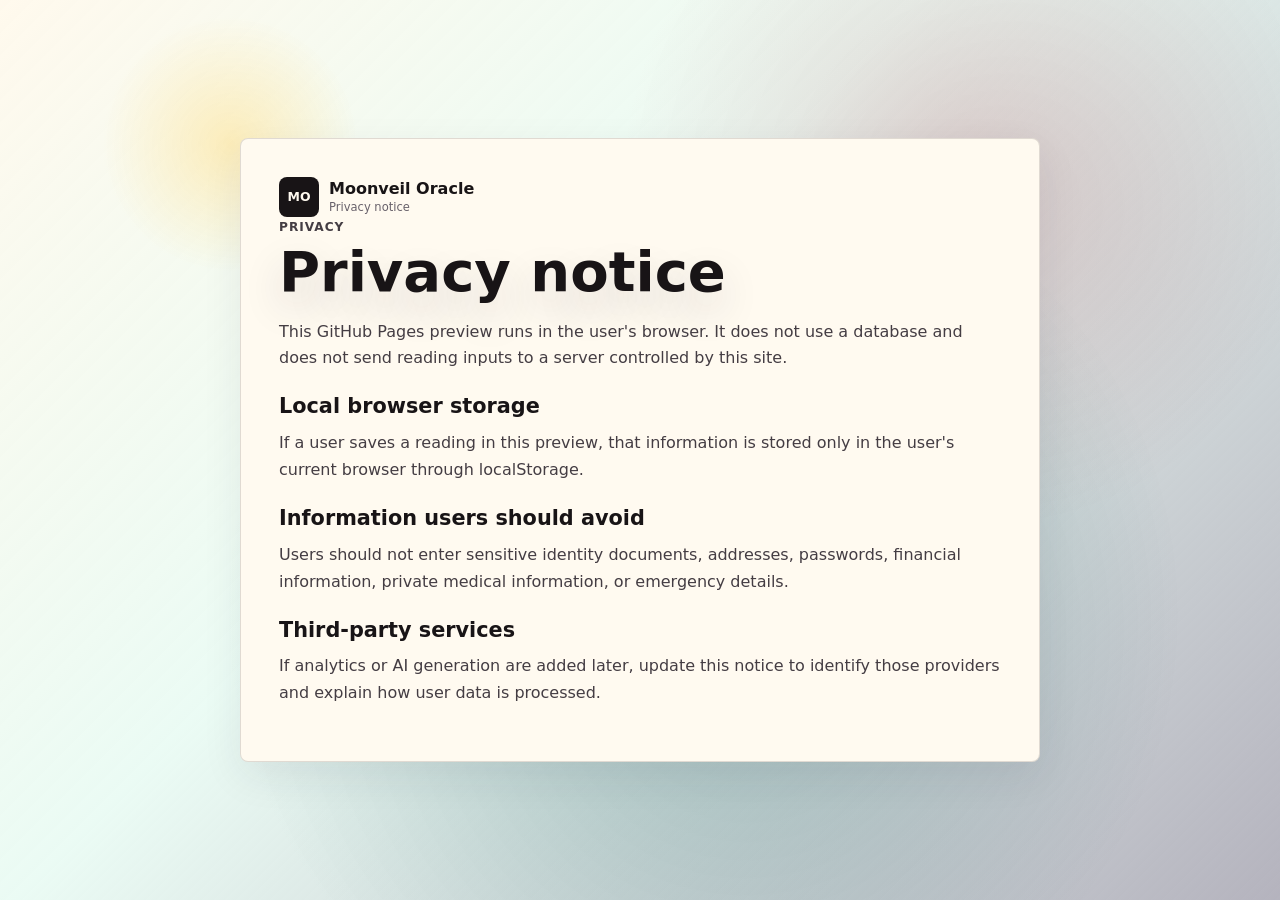
==== privacy.html @ 8672b5f5 "first" ====
<!doctype html>
<html lang="en">
  <head>
    <meta charset="utf-8" />
    <meta name="viewport" content="width=device-width, initial-scale=1" />
    <title>Privacy | Moonveil Oracle</title>
    <meta name="description" content="Privacy notice for Moonveil Oracle." />
    <link rel="stylesheet" href="styles.css" />
  </head>
  <body>
    <canvas id="cosmicCanvas" aria-hidden="true"></canvas>
    <main class="legal-page">
      <section class="legal-card">
        <a class="brand" href="index.html">
          <span class="brand-mark">MO</span>
          <span>
            <strong>Moonveil Oracle</strong>
            <small>Privacy notice</small>
          </span>
        </a>

        <p class="eyebrow">Privacy</p>
        <h1>Privacy notice</h1>
        <p>
          This GitHub Pages preview runs in the user's browser. It does not use a database and
          does not send reading inputs to a server controlled by this site.
        </p>

        <h2>Local browser storage</h2>
        <p>
          If a user saves a reading in this preview, that information is stored only in the user's
          current browser through localStorage.
        </p>

        <h2>Information users should avoid</h2>
        <p>
          Users should not enter sensitive identity documents, addresses, passwords, financial
          information, private medical information, or emergency details.
        </p>

        <h2>Third-party services</h2>
        <p>
          If analytics or AI generation are added later, update this notice to identify those
          providers and explain how user data is processed.
        </p>
      </section>
    </main>
    <script src="app.js"></script>
  </body>
</html>
---- styles.css ----
:root {
  --ink: #181416;
  --muted: #68616a;
  --paper: #fbf4e6;
  --surface: rgba(255, 252, 244, 0.88);
  --surface-strong: #fffaf0;
  --line: rgba(63, 52, 54, 0.16);
  --teal: #186a64;
  --teal-dark: #0d4844;
  --rose: #b5525b;
  --rose-dark: #82323c;
  --gold: #c99b3c;
  --night: #252140;
  --shadow: 0 24px 70px rgba(37, 33, 64, 0.18);
}

* {
  box-sizing: border-box;
}

html {
  scroll-behavior: smooth;
}

body {
  color: var(--ink);
  font-family: Inter, ui-sans-serif, system-ui, -apple-system, BlinkMacSystemFont, "Segoe UI", sans-serif;
  letter-spacing: 0;
  margin: 0;
  min-height: 100vh;
  overflow-x: hidden;
}

body::before {
  background:
    radial-gradient(circle at 18% 16%, rgba(255, 227, 151, 0.6), transparent 8rem),
    radial-gradient(circle at 76% 20%, rgba(181, 82, 91, 0.24), transparent 22rem),
    radial-gradient(circle at 55% 68%, rgba(24, 106, 100, 0.28), transparent 30rem),
    linear-gradient(135deg, rgba(255, 249, 236, 0.94), rgba(229, 250, 241, 0.78) 42%, rgba(37, 33, 64, 0.34));
  content: "";
  inset: 0;
  position: fixed;
  z-index: -3;
}

a {
  color: inherit;
  text-decoration: none;
}

button,
input,
select,
textarea {
  font: inherit;
  min-width: 0;
}

button {
  cursor: pointer;
}

#cosmicCanvas {
  inset: 0;
  pointer-events: none;
  position: fixed;
  z-index: -2;
}

.page-shell {
  min-height: 100vh;
}

.topbar {
  align-items: center;
  backdrop-filter: blur(16px);
  background: rgba(255, 250, 240, 0.78);
  border-bottom: 1px solid var(--line);
  display: flex;
  gap: 22px;
  justify-content: space-between;
  padding: 14px clamp(16px, 5vw, 56px);
  position: sticky;
  top: 0;
  z-index: 10;
}

.brand {
  align-items: center;
  display: flex;
  gap: 10px;
  min-width: 220px;
}

.brand-mark {
  align-items: center;
  background: var(--ink);
  border-radius: 8px;
  color: #fffaf0;
  display: inline-flex;
  font-size: 0.78rem;
  font-weight: 900;
  height: 40px;
  justify-content: center;
  width: 40px;
}

.brand strong,
.brand small {
  display: block;
}

.brand small {
  color: var(--muted);
  font-size: 0.72rem;
  margin-top: 2px;
}

.nav-links {
  color: var(--muted);
  display: flex;
  gap: 20px;
  font-size: 0.94rem;
}

.nav-links a:hover {
  color: var(--teal-dark);
}

.topbar-cta,
.primary-button,
.ghost-button,
.copy-button {
  align-items: center;
  border: 1px solid transparent;
  border-radius: 8px;
  display: inline-flex;
  font-weight: 850;
  justify-content: center;
  min-height: 42px;
  padding: 0 16px;
  transition: background 160ms ease, box-shadow 160ms ease, transform 160ms ease;
  white-space: nowrap;
}

.topbar-cta,
.primary-button {
  background: var(--teal);
  color: #fff;
}

.topbar-cta:hover,
.primary-button:hover {
  background: var(--teal-dark);
  box-shadow: 0 14px 28px rgba(24, 106, 100, 0.22);
  transform: translateY(-1px);
}

.ghost-button,
.copy-button {
  background: rgba(255, 255, 255, 0.68);
  border-color: var(--line);
  color: var(--ink);
}

.ghost-button:hover,
.copy-button:hover {
  background: #fff;
}

.hero {
  display: grid;
  gap: clamp(26px, 5vw, 70px);
  grid-template-columns: minmax(0, 1fr) minmax(360px, 510px);
  min-height: calc(100vh - 69px);
  padding: clamp(40px, 7vw, 86px) clamp(16px, 5vw, 64px) 46px;
}

.hero > *,
.reading-layout > *,
.insight-card,
.ritual-card,
.faq-item {
  min-width: 0;
}

.hero-copy {
  align-self: center;
  max-width: 900px;
}

.eyebrow,
.section-label {
  color: var(--rose-dark);
  font-size: 0.76rem;
  font-weight: 900;
  letter-spacing: 0.08em;
  margin: 0 0 10px;
  text-transform: uppercase;
}

h1,
h2,
h3,
p {
  margin-top: 0;
}

h1 {
  color: var(--ink);
  font-size: clamp(3rem, 8vw, 7.6rem);
  line-height: 0.88;
  margin-bottom: 22px;
  max-width: 900px;
  text-shadow: 0 18px 42px rgba(37, 33, 64, 0.16);
}

.hero-title span {
  display: block;
}

h2 {
  font-size: clamp(1.85rem, 4vw, 3.1rem);
  line-height: 1.05;
  margin-bottom: 12px;
}

h3 {
  font-size: 1.08rem;
  line-height: 1.25;
  margin-bottom: 10px;
}

.lead,
.section-heading p {
  color: var(--muted);
  font-size: 1.06rem;
  line-height: 1.72;
  max-width: 760px;
}

.trust-strip,
.status-row,
.action-row {
  display: flex;
  flex-wrap: wrap;
  gap: 8px;
}

.trust-strip {
  margin: 26px 0 0;
}

.trust-strip span,
.status-row span,
.notice {
  background: rgba(255, 255, 255, 0.66);
  border: 1px solid var(--line);
  border-radius: 999px;
  color: #413a3f;
  font-size: 0.84rem;
  font-weight: 760;
  padding: 8px 12px;
  white-space: normal;
}

.oracle-visual {
  height: 230px;
  margin-top: 34px;
  max-width: 560px;
  position: relative;
}

.sigil-ring {
  animation: slow-turn 28s linear infinite;
  aspect-ratio: 1;
  background:
    radial-gradient(circle at center, rgba(255, 250, 240, 0.98) 0 27%, transparent 28%),
    repeating-conic-gradient(from 8deg, rgba(201, 155, 60, 0.9) 0 4deg, transparent 4deg 18deg),
    conic-gradient(rgba(181, 82, 91, 0.6), rgba(24, 106, 100, 0.72), rgba(201, 155, 60, 0.74), rgba(181, 82, 91, 0.6));
  border: 1px solid rgba(201, 155, 60, 0.35);
  border-radius: 50%;
  box-shadow: 0 24px 70px rgba(37, 33, 64, 0.18);
  height: 214px;
  left: 66px;
  position: absolute;
  top: 0;
}

.sigil-ring::before,
.sigil-ring::after {
  border: 1px solid rgba(24, 106, 100, 0.32);
  border-radius: 50%;
  content: "";
  inset: 22px;
  position: absolute;
}

.sigil-ring::after {
  border-color: rgba(181, 82, 91, 0.26);
  inset: 48px;
}

.sigil-dot {
  background: var(--rose);
  border-radius: 50%;
  box-shadow: 0 0 22px rgba(181, 82, 91, 0.58);
  height: 10px;
  position: absolute;
  width: 10px;
}

.dot-one {
  left: 50%;
  top: -5px;
}

.dot-two {
  bottom: 18px;
  right: 26px;
}

.dot-three {
  bottom: 18px;
  left: 26px;
}

.sigil-moon {
  background: #fffaf0;
  border-radius: 50%;
  box-shadow: inset -18px 0 0 rgba(201, 155, 60, 0.42);
  height: 76px;
  left: 50%;
  position: absolute;
  top: 50%;
  transform: translate(-50%, -50%);
  width: 76px;
}

.floating-card {
  background:
    linear-gradient(180deg, rgba(24, 20, 22, 0.92), rgba(37, 33, 64, 0.94)),
    repeating-linear-gradient(135deg, rgba(255, 250, 240, 0.08) 0, rgba(255, 250, 240, 0.08) 1px, transparent 1px, transparent 16px);
  border: 1px solid rgba(255, 250, 240, 0.22);
  border-radius: 8px;
  box-shadow: 0 22px 48px rgba(37, 33, 64, 0.26);
  color: #fffaf0;
  display: grid;
  gap: 10px;
  min-height: 124px;
  padding: 16px;
  position: absolute;
  width: 132px;
}

.floating-card span {
  color: #f0c76f;
  font-size: 0.7rem;
  font-weight: 900;
  letter-spacing: 0.12em;
}

.floating-card strong {
  align-self: end;
  font-size: 1.24rem;
  line-height: 1.05;
}

.card-left {
  animation: card-float 5s ease-in-out infinite;
  left: 0;
  top: 62px;
  transform: rotate(-8deg);
}

.card-right {
  animation: card-float 5.8s ease-in-out infinite reverse;
  left: 230px;
  top: 82px;
  transform: rotate(7deg);
}

.oracle-panel {
  align-self: start;
  background:
    linear-gradient(180deg, rgba(255, 250, 240, 0.93), rgba(255, 250, 240, 0.84)),
    radial-gradient(circle at 82% 18%, rgba(201, 155, 60, 0.18), transparent 15rem);
  border: 1px solid rgba(201, 155, 60, 0.34);
  border-radius: 8px;
  box-shadow: 0 28px 90px rgba(37, 33, 64, 0.24);
  display: grid;
  gap: 16px;
  padding: clamp(18px, 3vw, 28px);
}

.form-heading,
.card-head {
  align-items: center;
  display: flex;
  gap: 12px;
  justify-content: space-between;
}

label {
  color: var(--ink);
  display: grid;
  gap: 8px;
  font-size: 0.92rem;
  font-weight: 830;
}

input,
select,
textarea {
  background: rgba(255, 255, 255, 0.86);
  border: 1px solid rgba(70, 58, 61, 0.2);
  border-radius: 8px;
  color: var(--ink);
  outline: none;
  padding: 11px 12px;
  width: 100%;
}

textarea {
  line-height: 1.55;
  resize: vertical;
}

input:focus,
select:focus,
textarea:focus {
  border-color: var(--teal);
  box-shadow: 0 0 0 3px rgba(24, 106, 100, 0.14);
}

.two-column {
  display: grid;
  gap: 12px;
  grid-template-columns: minmax(0, 1fr) minmax(0, 1fr);
}

.counter {
  color: var(--muted);
  font-size: 0.78rem;
  font-weight: 650;
}

.primary-button {
  border: 0;
  font-size: 1rem;
  min-height: 50px;
}

.reading-band,
.ritual-band,
.content-band {
  padding: clamp(46px, 6vw, 86px) clamp(16px, 5vw, 64px);
}

.reading-band {
  background:
    radial-gradient(circle at 12% 16%, rgba(201, 155, 60, 0.18), transparent 25rem),
    radial-gradient(circle at 88% 28%, rgba(181, 82, 91, 0.2), transparent 28rem),
    linear-gradient(180deg, #181416, #252140 62%, #181416);
  border-bottom: 1px solid rgba(255, 250, 240, 0.12);
  border-top: 1px solid rgba(255, 250, 240, 0.12);
  color: #fffaf0;
}

.reading-band .section-heading p,
.reading-band .status-row span {
  color: rgba(255, 250, 240, 0.74);
}

.reading-band .eyebrow {
  color: #f0c76f;
}

.section-heading {
  margin: 0 auto 28px;
  max-width: 1220px;
}

.reading-layout {
  display: grid;
  gap: 16px;
  grid-template-columns: minmax(280px, 0.75fr) minmax(0, 1.25fr);
  margin: 0 auto 16px;
  max-width: 1220px;
}

.archetype-panel,
.oracle-card,
.insight-card,
.ritual-card,
.faq-item,
.legal-card {
  background: var(--surface-strong);
  border: 1px solid var(--line);
  border-radius: 8px;
  box-shadow: 0 14px 40px rgba(37, 33, 64, 0.08);
}

.archetype-panel {
  background:
    radial-gradient(circle at 76% 18%, rgba(201, 155, 60, 0.26), transparent 12rem),
    linear-gradient(180deg, rgba(255, 250, 240, 0.98), rgba(236, 248, 242, 0.94));
  display: grid;
  min-height: 310px;
  padding: 22px;
}

.archetype-panel p,
.oracle-card p,
.insight-card p,
.ritual-card p,
.faq-item p,
.legal-card p,
.legal-card li {
  color: #443d43;
  line-height: 1.68;
}

.moon-meter {
  align-items: end;
  align-self: end;
  background:
    radial-gradient(circle at 50% 50%, #fffaf0 0 44%, transparent 45%),
    conic-gradient(var(--gold) calc(var(--phase) * 1%), rgba(37, 33, 64, 0.14) 0);
  border-radius: 50%;
  display: flex;
  height: 168px;
  justify-content: center;
  justify-self: start;
  padding-bottom: 30px;
  width: 168px;
}

.moon-meter span {
  color: var(--night);
  font-size: 0.82rem;
  font-weight: 900;
  max-width: 90px;
  text-align: center;
}

.card-spread {
  display: grid;
  gap: 16px;
  grid-template-columns: repeat(3, minmax(0, 1fr));
}

.oracle-card {
  background:
    radial-gradient(circle at 50% 22%, rgba(201, 155, 60, 0.28), transparent 5rem),
    linear-gradient(180deg, rgba(255, 250, 240, 0.98), rgba(236, 248, 242, 0.94)),
    repeating-linear-gradient(135deg, rgba(24, 106, 100, 0.1) 0, rgba(24, 106, 100, 0.1) 1px, transparent 1px, transparent 18px);
  min-height: 310px;
  padding: 20px;
  position: relative;
  transition: transform 180ms ease, box-shadow 180ms ease;
}

.oracle-card:nth-child(1) {
  transform: rotate(-1.5deg);
}

.oracle-card:nth-child(2) {
  transform: translateY(-10px);
}

.oracle-card:nth-child(3) {
  transform: rotate(1.5deg);
}

.oracle-card:hover {
  box-shadow: 0 20px 54px rgba(201, 155, 60, 0.22);
  transform: translateY(-14px);
}

.oracle-card::after {
  border: 1px solid rgba(201, 155, 60, 0.5);
  border-radius: 8px;
  content: "";
  inset: 10px;
  pointer-events: none;
  position: absolute;
}

.oracle-card span,
.ritual-card span {
  color: var(--rose-dark);
  font-size: 0.76rem;
  font-weight: 900;
  letter-spacing: 0.08em;
  text-transform: uppercase;
}

.oracle-card h3 {
  font-size: clamp(1.4rem, 3vw, 2rem);
  margin-top: 58px;
}

.insight-grid,
.ritual-grid,
.faq-grid {
  display: grid;
  gap: 16px;
  margin: 0 auto;
  max-width: 1220px;
}

.insight-grid {
  grid-template-columns: repeat(4, minmax(0, 1fr));
}

.insight-card,
.ritual-card,
.faq-item {
  padding: 20px;
}

.insight-card ul {
  color: #443d43;
  line-height: 1.75;
  margin: 0;
  padding-left: 20px;
}

.action-row {
  margin: 22px auto 0;
  max-width: 1220px;
}

.ritual-band {
  background: #181416;
  color: #fffaf0;
  overflow: hidden;
  position: relative;
}

.ritual-band::before {
  background:
    radial-gradient(circle at 18% 20%, rgba(201, 155, 60, 0.18), transparent 22rem),
    radial-gradient(circle at 88% 70%, rgba(24, 106, 100, 0.24), transparent 26rem);
  content: "";
  inset: 0;
  pointer-events: none;
  position: absolute;
}

.ritual-band > * {
  position: relative;
}

.ritual-band .eyebrow {
  color: #f0c76f;
}

.ritual-band .section-heading p {
  color: rgba(255, 250, 240, 0.72);
}

.ritual-grid {
  grid-template-columns: repeat(3, minmax(0, 1fr));
}

.ritual-card {
  background: rgba(255, 250, 240, 0.08);
  border-color: rgba(255, 250, 240, 0.14);
  box-shadow: none;
  display: grid;
  gap: 10px;
  min-height: 220px;
}

.ritual-card.featured {
  background: #fffaf0;
  color: var(--ink);
}

.ritual-card p {
  color: rgba(255, 250, 240, 0.72);
  margin-bottom: 0;
}

.ritual-card.featured p {
  color: var(--muted);
}

.symbol-river {
  display: flex;
  flex-wrap: wrap;
  gap: 10px;
  margin: 24px auto 0;
  max-width: 1220px;
}

.symbol-river span {
  background: rgba(255, 250, 240, 0.1);
  border: 1px solid rgba(255, 250, 240, 0.18);
  border-radius: 999px;
  color: rgba(255, 250, 240, 0.78);
  font-weight: 840;
  padding: 10px 14px;
}

.content-band {
  background: rgba(236, 248, 242, 0.72);
}

.faq-grid {
  grid-template-columns: repeat(3, minmax(0, 1fr));
}

@keyframes slow-turn {
  to {
    transform: rotate(360deg);
  }
}

@keyframes card-float {
  0%,
  100% {
    translate: 0 0;
  }

  50% {
    translate: 0 -12px;
  }
}

.toast {
  background: var(--ink);
  border-radius: 8px;
  bottom: 18px;
  color: #fffaf0;
  font-weight: 850;
  left: 50%;
  opacity: 0;
  padding: 10px 14px;
  pointer-events: none;
  position: fixed;
  transform: translate(-50%, 12px);
  transition: opacity 160ms ease, transform 160ms ease;
  z-index: 30;
}

.toast.is-visible {
  opacity: 1;
  transform: translate(-50%, 0);
}

.site-footer {
  align-items: center;
  background: #181416;
  border-top: 1px solid rgba(255, 250, 240, 0.12);
  color: rgba(255, 250, 240, 0.68);
  display: flex;
  flex-wrap: wrap;
  gap: 14px;
  justify-content: center;
  padding: 18px;
}

.site-footer a {
  color: #fffaf0;
  font-weight: 760;
}

.legal-page {
  align-items: center;
  display: grid;
  min-height: 100vh;
  padding: clamp(18px, 5vw, 56px);
}

.legal-card {
  justify-self: center;
  max-width: 800px;
  padding: clamp(22px, 4vw, 38px);
  width: 100%;
}

.legal-card h1 {
  font-size: clamp(2rem, 5vw, 3.5rem);
}

.legal-card h2 {
  font-size: 1.3rem;
  margin-top: 24px;
}

.legal-card ul {
  margin-bottom: 0;
  padding-left: 20px;
}

@media (max-width: 1080px) {
  .hero,
  .reading-layout {
    grid-template-columns: minmax(0, 1fr);
  }

  .oracle-panel {
    max-width: 760px;
  }

  .insight-grid,
  .ritual-grid,
  .faq-grid {
    grid-template-columns: repeat(2, minmax(0, 1fr));
  }
}

@media (max-width: 760px) {
  .topbar {
    align-items: stretch;
    flex-wrap: wrap;
    gap: 12px;
  }

  .brand {
    flex: 1 1 100%;
  }

  .nav-links {
    flex: 1 1 auto;
    gap: 14px;
    min-width: 0;
    overflow-x: auto;
  }

  .topbar-cta {
    flex: 1 0 100%;
    min-height: 38px;
    width: 100%;
  }

  .hero {
    min-height: auto;
    overflow: hidden;
    padding-left: 24px;
    padding-right: 24px;
  }

  .hero-copy,
  .lead,
  .trust-strip,
  .oracle-panel {
    max-width: min(342px, calc(100vw - 48px));
    width: min(342px, calc(100vw - 48px));
  }

  .trust-strip {
    align-items: flex-start;
    flex-direction: column;
  }

  .trust-strip span {
    max-width: 100%;
  }

  .oracle-visual {
    height: 260px;
    max-width: min(342px, calc(100vw - 48px));
  }

  .sigil-ring {
    height: 210px;
    left: 64px;
  }

  .floating-card {
    width: 126px;
  }

  .card-left {
    left: -8px;
    top: 86px;
  }

  .card-right {
    left: 205px;
    top: 106px;
  }

  .two-column,
  .card-spread,
  .insight-grid,
  .ritual-grid,
  .faq-grid {
    grid-template-columns: 1fr;
  }

  .form-heading,
  .card-head {
    align-items: flex-start;
    flex-direction: column;
  }

  .oracle-card {
    min-height: 230px;
  }

  .oracle-card h3 {
    margin-top: 36px;
  }
}

@media (max-width: 430px) {
  .topbar-cta,
  .primary-button,
  .ghost-button,
  .copy-button {
    width: 100%;
  }

  h1 {
    font-size: 3rem;
    line-height: 0.95;
  }
}
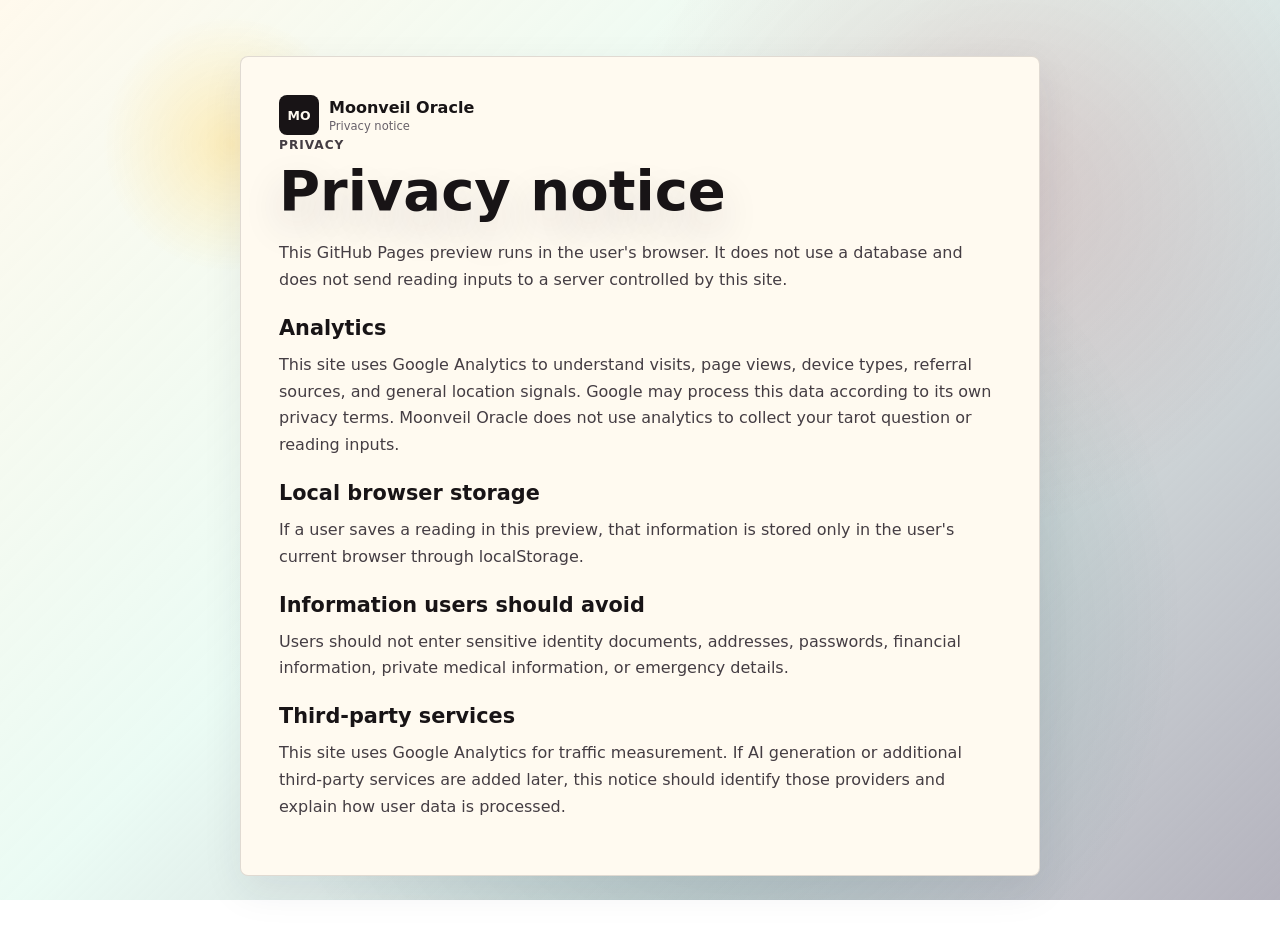
==== commit 9f3c734b: "Add files via upload" ====
--- a/privacy.html
+++ b/privacy.html
@@ -5,6 +5,15 @@
     <meta name="viewport" content="width=device-width, initial-scale=1" />
     <title>Privacy | Moonveil Oracle</title>
     <meta name="description" content="Privacy notice for Moonveil Oracle." />
+    <!-- Google tag (gtag.js) -->
+    <script async src="https://www.googletagmanager.com/gtag/js?id=G-HP0TP02SXQ"></script>
+    <script>
+      window.dataLayer = window.dataLayer || [];
+      function gtag(){dataLayer.push(arguments);}
+      gtag('js', new Date());
+
+      gtag('config', 'G-HP0TP02SXQ');
+    </script>
     <link rel="stylesheet" href="styles.css" />
   </head>
   <body>
@@ -26,6 +35,14 @@
           does not send reading inputs to a server controlled by this site.
         </p>
 
+        <h2>Analytics</h2>
+        <p>
+          This site uses Google Analytics to understand visits, page views, device types, referral
+          sources, and general location signals. Google may process this data according to its own
+          privacy terms. Moonveil Oracle does not use analytics to collect your tarot question or
+          reading inputs.
+        </p>
+
         <h2>Local browser storage</h2>
         <p>
           If a user saves a reading in this preview, that information is stored only in the user's
@@ -40,8 +57,9 @@
 
         <h2>Third-party services</h2>
         <p>
-          If analytics or AI generation are added later, update this notice to identify those
-          providers and explain how user data is processed.
+          This site uses Google Analytics for traffic measurement. If AI generation or additional
+          third-party services are added later, this notice should identify those providers and
+          explain how user data is processed.
         </p>
       </section>
     </main>
--- a/styles.css
+++ b/styles.css
@@ -169,11 +169,37 @@
 }
 
 .hero {
+  background: #07121e;
   display: grid;
   gap: clamp(26px, 5vw, 70px);
   grid-template-columns: minmax(0, 1fr) minmax(360px, 510px);
   min-height: calc(100vh - 69px);
+  overflow: hidden;
   padding: clamp(40px, 7vw, 86px) clamp(16px, 5vw, 64px) 46px;
+  position: relative;
+  isolation: isolate;
+}
+
+.hero::before,
+.hero::after {
+  content: "";
+  inset: 0;
+  pointer-events: none;
+  position: absolute;
+}
+
+.hero::before {
+  background: url("assets/moonveil-hero.png") 34% center / cover no-repeat;
+  filter: saturate(1.04) contrast(1.04);
+  z-index: -3;
+}
+
+.hero::after {
+  background:
+    radial-gradient(circle at 14% 20%, rgba(201, 155, 60, 0.2), transparent 20rem),
+    linear-gradient(90deg, rgba(5, 13, 24, 0.62) 0%, rgba(5, 13, 24, 0.48) 38%, rgba(5, 13, 24, 0.66) 68%, rgba(5, 13, 24, 0.82) 100%),
+    linear-gradient(180deg, rgba(5, 13, 24, 0.16), rgba(5, 13, 24, 0.3));
+  z-index: -2;
 }
 
 .hero > *,
@@ -184,9 +210,34 @@
   min-width: 0;
 }
 
+.hero > * {
+  position: relative;
+  z-index: 1;
+}
+
 .hero-copy {
   align-self: center;
   max-width: 900px;
+}
+
+.hero .eyebrow {
+  color: #f0c76f;
+}
+
+.hero h1 {
+  color: #fffaf0;
+  text-shadow: 0 18px 46px rgba(0, 0, 0, 0.46);
+}
+
+.hero .lead {
+  color: rgba(255, 250, 240, 0.82);
+}
+
+.hero .trust-strip span {
+  background: rgba(255, 250, 240, 0.1);
+  border-color: rgba(255, 250, 240, 0.24);
+  color: rgba(255, 250, 240, 0.88);
+  backdrop-filter: blur(12px);
 }
 
 .eyebrow,
@@ -208,8 +259,8 @@
 
 h1 {
   color: var(--ink);
-  font-size: clamp(3rem, 8vw, 7.6rem);
-  line-height: 0.88;
+  font-size: clamp(2.8rem, 6.8vw, 6.4rem);
+  line-height: 0.94;
   margin-bottom: 22px;
   max-width: 900px;
   text-shadow: 0 18px 42px rgba(37, 33, 64, 0.16);
@@ -217,6 +268,14 @@
 
 .hero-title span {
   display: block;
+}
+
+.hero-title span + span {
+  color: rgba(255, 250, 240, 0.82);
+  font-size: clamp(1.55rem, 3.4vw, 3.25rem);
+  line-height: 1.08;
+  margin-top: 12px;
+  max-width: 760px;
 }
 
 h2 {
@@ -265,6 +324,7 @@
 }
 
 .oracle-visual {
+  display: none;
   height: 230px;
   margin-top: 34px;
   max-width: 560px;
@@ -383,7 +443,7 @@
 .oracle-panel {
   align-self: start;
   background:
-    linear-gradient(180deg, rgba(255, 250, 240, 0.93), rgba(255, 250, 240, 0.84)),
+    linear-gradient(180deg, rgba(255, 250, 240, 0.96), rgba(255, 250, 240, 0.9)),
     radial-gradient(circle at 82% 18%, rgba(201, 155, 60, 0.18), transparent 15rem);
   border: 1px solid rgba(201, 155, 60, 0.34);
   border-radius: 8px;
@@ -391,6 +451,23 @@
   display: grid;
   gap: 16px;
   padding: clamp(18px, 3vw, 28px);
+}
+
+.optional-fields {
+  border: 1px solid rgba(70, 58, 61, 0.14);
+  border-radius: 8px;
+  padding: 12px;
+}
+
+.optional-fields summary {
+  color: var(--teal-dark);
+  cursor: pointer;
+  font-size: 0.9rem;
+  font-weight: 850;
+}
+
+.optional-fields .two-column {
+  margin-top: 14px;
 }
 
 .form-heading,
@@ -399,6 +476,19 @@
   display: flex;
   gap: 12px;
   justify-content: space-between;
+}
+
+.oracle-panel .form-heading {
+  align-items: flex-start;
+  flex-direction: column;
+}
+
+.oracle-panel .form-heading .ghost-button {
+  line-height: 1.2;
+  max-width: 100%;
+  min-height: 40px;
+  padding: 10px 14px;
+  white-space: normal;
 }
 
 label {
@@ -451,10 +541,63 @@
   min-height: 50px;
 }
 
+.oracle-panel.is-busy {
+  pointer-events: none;
+}
+
+.oracle-panel.is-busy .primary-button {
+  opacity: 0.72;
+}
+
 .reading-band,
+.examples-band,
 .ritual-band,
 .content-band {
   padding: clamp(46px, 6vw, 86px) clamp(16px, 5vw, 64px);
+}
+
+.examples-band {
+  background:
+    radial-gradient(circle at 12% 18%, rgba(201, 155, 60, 0.16), transparent 24rem),
+    linear-gradient(180deg, rgba(255, 250, 240, 0.96), rgba(236, 248, 242, 0.9));
+  border-top: 1px solid var(--line);
+}
+
+.example-grid {
+  display: grid;
+  gap: 16px;
+  grid-template-columns: repeat(3, minmax(0, 1fr));
+  margin: 0 auto;
+  max-width: 1220px;
+}
+
+.example-card {
+  background: rgba(255, 250, 240, 0.88);
+  border: 1px solid rgba(63, 52, 54, 0.14);
+  border-radius: 8px;
+  box-shadow: 0 16px 42px rgba(37, 33, 64, 0.08);
+  display: grid;
+  gap: 10px;
+  padding: 20px;
+}
+
+.example-card span {
+  color: var(--rose-dark);
+  font-size: 0.75rem;
+  font-weight: 900;
+  letter-spacing: 0.08em;
+  text-transform: uppercase;
+}
+
+.example-card p {
+  color: #443d43;
+  line-height: 1.65;
+  margin-bottom: 0;
+}
+
+.example-card strong {
+  color: var(--teal-dark);
+  line-height: 1.5;
 }
 
 .reading-band {
@@ -550,13 +693,18 @@
   grid-template-columns: repeat(3, minmax(0, 1fr));
 }
 
+.featured-spread {
+  margin: 0 auto 16px;
+  max-width: 1220px;
+}
+
 .oracle-card {
   background:
-    radial-gradient(circle at 50% 22%, rgba(201, 155, 60, 0.28), transparent 5rem),
-    linear-gradient(180deg, rgba(255, 250, 240, 0.98), rgba(236, 248, 242, 0.94)),
+    radial-gradient(circle at 50% 22%, rgba(201, 155, 60, 0.22), transparent 5rem),
+    linear-gradient(180deg, #fffaf0, #eef8f4),
     repeating-linear-gradient(135deg, rgba(24, 106, 100, 0.1) 0, rgba(24, 106, 100, 0.1) 1px, transparent 1px, transparent 18px);
-  min-height: 310px;
-  padding: 20px;
+  min-height: 250px;
+  padding: 22px;
   position: relative;
   transition: transform 180ms ease, box-shadow 180ms ease;
 }
@@ -589,7 +737,7 @@
 
 .oracle-card span,
 .ritual-card span {
-  color: var(--rose-dark);
+  color: #7b3039;
   font-size: 0.76rem;
   font-weight: 900;
   letter-spacing: 0.08em;
@@ -597,8 +745,36 @@
 }
 
 .oracle-card h3 {
+  color: #171319;
   font-size: clamp(1.4rem, 3vw, 2rem);
-  margin-top: 58px;
+  margin-top: 42px;
+}
+
+.oracle-card p {
+  color: #2f363b;
+  font-weight: 650;
+}
+
+.reading-band.is-revealing .archetype-panel,
+.reading-band.is-revealing .insight-card {
+  animation: reading-rise 680ms ease both;
+}
+
+.reading-band.is-revealing .oracle-card {
+  animation: card-reveal 820ms cubic-bezier(0.2, 0.8, 0.2, 1) both;
+  transform-origin: center bottom;
+}
+
+.reading-band.is-revealing .oracle-card:nth-child(1) {
+  animation-delay: 120ms;
+}
+
+.reading-band.is-revealing .oracle-card:nth-child(2) {
+  animation-delay: 280ms;
+}
+
+.reading-band.is-revealing .oracle-card:nth-child(3) {
+  animation-delay: 440ms;
 }
 
 .insight-grid,
@@ -611,7 +787,7 @@
 }
 
 .insight-grid {
-  grid-template-columns: repeat(4, minmax(0, 1fr));
+  grid-template-columns: repeat(3, minmax(0, 1fr));
 }
 
 .insight-card,
@@ -630,6 +806,38 @@
 .action-row {
   margin: 22px auto 0;
   max-width: 1220px;
+}
+
+.deeper-reflection {
+  background: rgba(255, 250, 240, 0.08);
+  border: 1px solid rgba(255, 250, 240, 0.16);
+  border-radius: 8px;
+  color: rgba(255, 250, 240, 0.82);
+  margin: 18px auto 0;
+  max-width: 1220px;
+  padding: 18px;
+}
+
+.deeper-reflection summary {
+  color: #f0c76f;
+  cursor: pointer;
+  font-weight: 900;
+}
+
+.deeper-grid {
+  display: grid;
+  gap: 16px;
+  grid-template-columns: repeat(2, minmax(0, 1fr));
+  margin-top: 16px;
+}
+
+.deeper-grid h3 {
+  color: #fffaf0;
+}
+
+.deeper-grid p {
+  color: rgba(255, 250, 240, 0.72);
+  line-height: 1.7;
 }
 
 .ritual-band {
@@ -727,6 +935,44 @@
 
   50% {
     translate: 0 -12px;
+  }
+}
+
+@keyframes reading-rise {
+  from {
+    opacity: 0;
+    transform: translateY(18px);
+  }
+
+  to {
+    opacity: 1;
+    transform: translateY(0);
+  }
+}
+
+@keyframes card-reveal {
+  0% {
+    opacity: 0;
+    transform: translateY(34px) rotateY(72deg) scale(0.92);
+  }
+
+  55% {
+    opacity: 1;
+  }
+
+  100% {
+    opacity: 1;
+    transform: translateY(0) rotateY(0deg) scale(1);
+  }
+}
+
+@media (prefers-reduced-motion: reduce) {
+  *,
+  *::before,
+  *::after {
+    animation-duration: 1ms !important;
+    scroll-behavior: auto !important;
+    transition-duration: 1ms !important;
   }
 }
 
@@ -751,6 +997,121 @@
   transform: translate(-50%, 0);
 }
 
+.reading-loader {
+  align-items: center;
+  background:
+    radial-gradient(circle at center, rgba(201, 155, 60, 0.14), transparent 20rem),
+    rgba(12, 11, 16, 0.78);
+  backdrop-filter: blur(18px);
+  display: grid;
+  inset: 0;
+  justify-items: center;
+  opacity: 0;
+  padding: 24px;
+  pointer-events: none;
+  position: fixed;
+  transition: opacity 220ms ease;
+  z-index: 40;
+}
+
+.reading-loader.is-visible {
+  opacity: 1;
+  pointer-events: auto;
+}
+
+.loader-card {
+  background:
+    radial-gradient(circle at 50% 18%, rgba(201, 155, 60, 0.26), transparent 9rem),
+    linear-gradient(180deg, rgba(255, 250, 240, 0.98), rgba(236, 248, 242, 0.94));
+  border: 1px solid rgba(201, 155, 60, 0.5);
+  border-radius: 8px;
+  box-shadow: 0 32px 90px rgba(0, 0, 0, 0.36);
+  display: grid;
+  justify-items: center;
+  max-width: 520px;
+  padding: clamp(26px, 5vw, 42px);
+  text-align: center;
+  width: min(100%, 520px);
+}
+
+.loader-card h2 {
+  font-size: clamp(1.8rem, 4vw, 3rem);
+  margin-bottom: 10px;
+}
+
+.loader-card p:not(.eyebrow) {
+  color: var(--muted);
+  line-height: 1.7;
+  margin-bottom: 18px;
+}
+
+.loader-orbit {
+  animation: slow-turn 10s linear infinite;
+  background:
+    radial-gradient(circle at center, #fffaf0 0 30%, transparent 31%),
+    conic-gradient(var(--gold), var(--rose), var(--teal), var(--gold));
+  border-radius: 50%;
+  height: 132px;
+  margin-bottom: 20px;
+  position: relative;
+  width: 132px;
+}
+
+.loader-orbit::before {
+  border: 1px solid rgba(37, 33, 64, 0.18);
+  border-radius: 50%;
+  content: "";
+  inset: 18px;
+  position: absolute;
+}
+
+.loader-orbit span {
+  background: var(--rose);
+  border-radius: 50%;
+  box-shadow: 0 0 18px rgba(181, 82, 91, 0.58);
+  height: 10px;
+  position: absolute;
+  width: 10px;
+}
+
+.loader-orbit span:nth-child(1) {
+  left: 50%;
+  top: -5px;
+}
+
+.loader-orbit span:nth-child(2) {
+  bottom: 12px;
+  right: 16px;
+}
+
+.loader-orbit span:nth-child(3) {
+  bottom: 12px;
+  left: 16px;
+}
+
+.loader-steps {
+  display: grid;
+  gap: 8px;
+  grid-template-columns: repeat(3, minmax(0, 1fr));
+  width: 100%;
+}
+
+.loader-steps span {
+  background: rgba(37, 33, 64, 0.06);
+  border: 1px solid rgba(37, 33, 64, 0.12);
+  border-radius: 999px;
+  color: var(--muted);
+  font-size: 0.8rem;
+  font-weight: 850;
+  padding: 8px 10px;
+}
+
+.loader-steps span.is-active {
+  background: rgba(24, 106, 100, 0.12);
+  border-color: rgba(24, 106, 100, 0.32);
+  color: var(--teal-dark);
+}
+
 .site-footer {
   align-items: center;
   background: #181416;
@@ -807,6 +1168,7 @@
   }
 
   .insight-grid,
+  .example-grid,
   .ritual-grid,
   .faq-grid {
     grid-template-columns: repeat(2, minmax(0, 1fr));
@@ -842,6 +1204,16 @@
     overflow: hidden;
     padding-left: 24px;
     padding-right: 24px;
+  }
+
+  .hero::before {
+    background-position: 28% center;
+  }
+
+  .hero::after {
+    background:
+      linear-gradient(180deg, rgba(5, 13, 24, 0.74) 0%, rgba(5, 13, 24, 0.62) 44%, rgba(5, 13, 24, 0.68) 100%),
+      linear-gradient(90deg, rgba(5, 13, 24, 0.58), rgba(5, 13, 24, 0.5));
   }
 
   .hero-copy,
@@ -888,8 +1260,10 @@
   .two-column,
   .card-spread,
   .insight-grid,
+  .example-grid,
   .ritual-grid,
-  .faq-grid {
+  .faq-grid,
+  .deeper-grid {
     grid-template-columns: 1fr;
   }
 
@@ -905,6 +1279,10 @@
 
   .oracle-card h3 {
     margin-top: 36px;
+  }
+
+  .examples-band {
+    padding-top: 40px;
   }
 }
 
@@ -920,4 +1298,8 @@
     font-size: 3rem;
     line-height: 0.95;
   }
-}
+
+  .hero-title span + span {
+    font-size: 1.45rem;
+  }
+}
